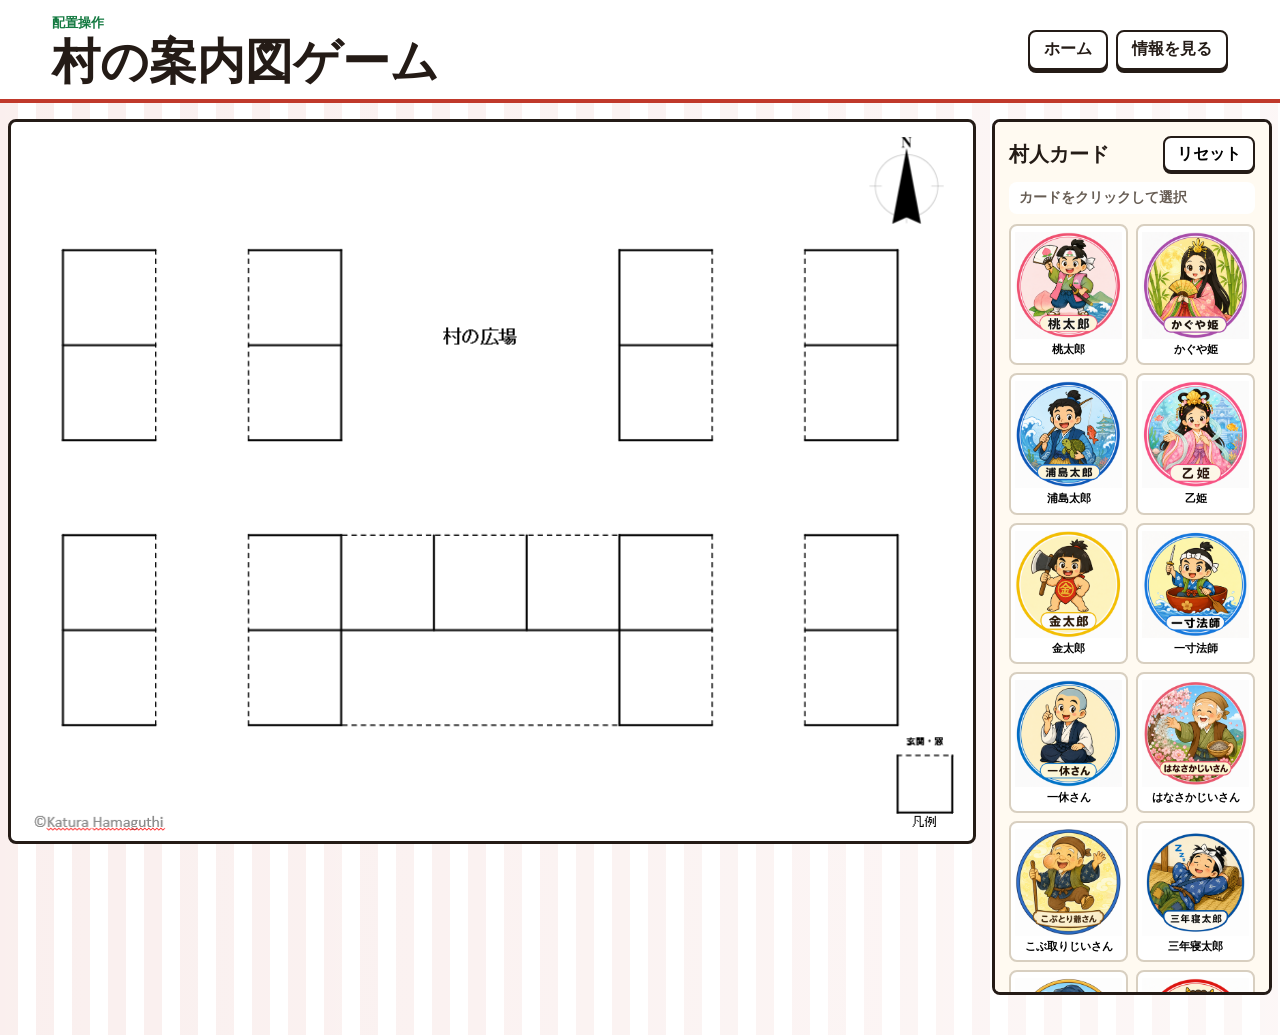
==== board.html @ dc9b60f7 "Add village map online game with PDF and PNG assets Co-Authored-By: Claude Sonnet 4.6 <noreply@anthr" ====
<!doctype html>
<html lang="ja">
<head>
  <meta charset="utf-8">
  <meta name="viewport" content="width=device-width, initial-scale=1">
  <title>地図に配置する | 村の案内図ゲーム</title>
  <link rel="stylesheet" href="styles.css">
</head>
<body>
  <header class="site-header compact">
    <div>
      <p class="eyebrow">配置操作</p>
      <h1>村の案内図ゲーム</h1>
    </div>
    <nav class="top-nav" aria-label="ページ">
      <a href="index.html">ホーム</a>
      <a href="view.html">情報を見る</a>
    </nav>
  </header>

  <main class="board-layout">
    <!-- 地図エリア -->
    <section class="board-stage" aria-label="地図">
      <div class="map-board" id="mapBoard">
        <img src="daisi.png" alt="村の白地図" id="mapImg">
        <div class="token-layer" id="tokenLayer"></div>
      </div>
    </section>

    <!-- パレット -->
    <aside class="shop-tray" aria-label="村人カード">
      <div class="tray-header">
        <h2>村人カード</h2>
        <button class="tray-btn" id="resetBtn" type="button">リセット</button>
      </div>
      <div class="selected-status" id="selectedStatus">カードをクリックして選択</div>
      <div class="card-palette" id="cardPalette"></div>
      <div class="board-tip">
        <strong>操作方法</strong><br>
        ① カードをクリック → 選択<br>
        ② 地図上をクリック → 配置<br>
        ③ 配置済みコマをドラッグ → 移動<br>
        ④ 配置済みコマをダブルクリック → 削除
      </div>
    </aside>
  </main>

  <script src="data.js"></script>
  <script>
    const mapBoard      = document.getElementById("mapBoard");
    const tokenLayer    = document.getElementById("tokenLayer");
    const cardPalette   = document.getElementById("cardPalette");
    const selectedStatus = document.getElementById("selectedStatus");
    const resetBtn      = document.getElementById("resetBtn");
    const STORAGE_KEY   = "muranoannaizu-board-v1";

    // positions: { villager_id: { x: %, y: % } }
    let positions = JSON.parse(localStorage.getItem(STORAGE_KEY) || "{}");
    let selectedId = null;
    let dragging = null; // { id, startX, startY, origX, origY }

    function save() {
      localStorage.setItem(STORAGE_KEY, JSON.stringify(positions));
    }

    function setSelected(id) {
      selectedId = id;
      const v = id ? VILLAGERS.find(v => v.id === id) : null;
      selectedStatus.textContent = v ? `${v.name} を選択中` : "カードをクリックして選択";
      renderPalette();
    }

    /* ── Palette ── */
    function renderPalette() {
      cardPalette.innerHTML = "";
      VILLAGERS.forEach(v => {
        const btn = document.createElement("button");
        btn.type = "button";
        btn.className = "vcard";
        if (selectedId === v.id) btn.classList.add("selected");
        if (positions[v.id]) btn.classList.add("placed");
        btn.innerHTML = `<img src="${v.image}" alt=""><span>${v.name}</span>`;
        btn.addEventListener("click", () => {
          setSelected(selectedId === v.id ? null : v.id);
        });
        cardPalette.appendChild(btn);
      });
    }

    /* ── Tokens on map ── */
    function renderTokens() {
      tokenLayer.innerHTML = "";
      Object.entries(positions).forEach(([id, pos]) => {
        const v = VILLAGERS.find(v => v.id === id);
        if (!v) return;
        const tok = document.createElement("div");
        tok.className = "token";
        tok.dataset.id = id;
        tok.style.left = pos.x + "%";
        tok.style.top  = pos.y + "%";
        tok.innerHTML  = `<img src="${v.image}" alt="${v.name}"><span>${v.name}</span>`;

        // ダブルクリック → 削除
        tok.addEventListener("dblclick", e => {
          e.stopPropagation();
          delete positions[id];
          save();
          renderTokens();
          renderPalette();
          if (selectedId === id) setSelected(null);
        });

        // ドラッグ移動
        tok.addEventListener("mousedown", e => {
          if (e.button !== 0) return;
          e.stopPropagation();
          e.preventDefault();
          tok.classList.add("dragging");
          const rect = mapBoard.getBoundingClientRect();
          dragging = {
            id,
            startClientX: e.clientX,
            startClientY: e.clientY,
            origX: pos.x,
            origY: pos.y,
            rect,
          };
          setSelected(null);
        });

        // タッチドラッグ
        tok.addEventListener("touchstart", e => {
          e.stopPropagation();
          const t = e.touches[0];
          const rect = mapBoard.getBoundingClientRect();
          tok.classList.add("dragging");
          dragging = {
            id,
            startClientX: t.clientX,
            startClientY: t.clientY,
            origX: pos.x,
            origY: pos.y,
            rect,
          };
        }, { passive: true });

        tokenLayer.appendChild(tok);
      });
    }

    /* ── Mouse move / up for drag ── */
    function onMouseMove(e) {
      if (!dragging) return;
      const dx = ((e.clientX - dragging.startClientX) / dragging.rect.width)  * 100;
      const dy = ((e.clientY - dragging.startClientY) / dragging.rect.height) * 100;
      const nx = Math.max(0, Math.min(100, dragging.origX + dx));
      const ny = Math.max(0, Math.min(100, dragging.origY + dy));
      const tok = tokenLayer.querySelector(`[data-id="${dragging.id}"]`);
      if (tok) { tok.style.left = nx + "%"; tok.style.top = ny + "%"; }
    }

    function onMouseUp(e) {
      if (!dragging) return;
      const dx = ((e.clientX - dragging.startClientX) / dragging.rect.width)  * 100;
      const dy = ((e.clientY - dragging.startClientY) / dragging.rect.height) * 100;
      positions[dragging.id] = {
        x: Math.max(0, Math.min(100, dragging.origX + dx)),
        y: Math.max(0, Math.min(100, dragging.origY + dy)),
      };
      save();
      const tok = tokenLayer.querySelector(`[data-id="${dragging.id}"]`);
      if (tok) tok.classList.remove("dragging");
      dragging = null;
      renderPalette();
    }

    function onTouchMove(e) {
      if (!dragging) return;
      const t = e.touches[0];
      const dx = ((t.clientX - dragging.startClientX) / dragging.rect.width)  * 100;
      const dy = ((t.clientY - dragging.startClientY) / dragging.rect.height) * 100;
      const nx = Math.max(0, Math.min(100, dragging.origX + dx));
      const ny = Math.max(0, Math.min(100, dragging.origY + dy));
      const tok = tokenLayer.querySelector(`[data-id="${dragging.id}"]`);
      if (tok) { tok.style.left = nx + "%"; tok.style.top = ny + "%"; }
    }

    function onTouchEnd(e) {
      if (!dragging) return;
      const t = e.changedTouches[0];
      const dx = ((t.clientX - dragging.startClientX) / dragging.rect.width)  * 100;
      const dy = ((t.clientY - dragging.startClientY) / dragging.rect.height) * 100;
      positions[dragging.id] = {
        x: Math.max(0, Math.min(100, dragging.origX + dx)),
        y: Math.max(0, Math.min(100, dragging.origY + dy)),
      };
      save();
      const tok = tokenLayer.querySelector(`[data-id="${dragging.id}"]`);
      if (tok) tok.classList.remove("dragging");
      dragging = null;
      renderPalette();
    }

    document.addEventListener("mousemove", onMouseMove);
    document.addEventListener("mouseup",   onMouseUp);
    document.addEventListener("touchmove", onTouchMove, { passive: true });
    document.addEventListener("touchend",  onTouchEnd);

    /* ── Map click → 配置 ── */
    mapBoard.addEventListener("click", e => {
      if (!selectedId) return;
      if (dragging) return;
      const rect = mapBoard.getBoundingClientRect();
      const x = ((e.clientX - rect.left) / rect.width)  * 100;
      const y = ((e.clientY - rect.top)  / rect.height) * 100;
      positions[selectedId] = { x, y };
      save();
      renderTokens();
      renderPalette();
      setSelected(null);
    });

    /* ── Reset ── */
    resetBtn.addEventListener("click", () => {
      if (!confirm("配置をすべてリセットしますか？")) return;
      positions = {};
      save();
      setSelected(null);
      renderTokens();
      renderPalette();
    });

    /* ── Init ── */
    renderTokens();
    renderPalette();
  </script>
</body>
</html>
---- styles.css ----
:root {
  --ink: #241b16;
  --muted: #675d54;
  --paper: #fffaf1;
  --line: #d8cfc0;
  --red: #c0392b;
  --green: #147a41;
  --blue: #1688b8;
  --gold: #d99a19;
  --orange: #e67e22;
  font-family: "Yu Gothic UI", "Meiryo", system-ui, sans-serif;
}

* { box-sizing: border-box; }

body {
  margin: 0;
  color: var(--ink);
  background:
    linear-gradient(90deg, rgba(255,255,255,.92), rgba(255,255,255,.96)),
    repeating-linear-gradient(90deg, #c0392b 0 18px, #fff 18px 36px);
}

a { color: inherit; }
button { font: inherit; }

h1, h2, h3, p { margin-top: 0; }

h1 {
  margin-bottom: 0;
  font-size: clamp(26px, 4vw, 48px);
  line-height: 1;
}

h2 {
  margin-bottom: 14px;
  font-size: clamp(20px, 3vw, 30px);
}

h3 { font-size: 20px; }

/* ─── Header ─── */
.site-header {
  display: flex;
  align-items: center;
  justify-content: space-between;
  gap: 24px;
  padding: 22px clamp(16px, 5vw, 52px);
  background: #fff;
  border-bottom: 4px solid var(--red);
}

.site-header.compact { padding-block: 14px; }

.eyebrow {
  margin: 0 0 5px;
  color: var(--green);
  font-size: 13px;
  font-weight: 800;
}

/* ─── Navigation ─── */
.top-nav {
  display: flex;
  flex-wrap: wrap;
  gap: 8px;
}

.top-nav a,
.primary-link,
.section-heading a,
.pdf-link {
  display: inline-flex;
  align-items: center;
  min-height: 40px;
  padding: 0 14px;
  border: 2px solid var(--ink);
  border-radius: 8px;
  background: #fff;
  color: var(--ink);
  font-weight: 800;
  text-decoration: none;
  box-shadow: 0 3px 0 var(--ink);
  white-space: nowrap;
}

.primary-link {
  background: var(--red);
  color: #fff;
}

/* ─── Home ─── */
.home-layout {
  display: grid;
  grid-template-columns: repeat(2, minmax(0, 1fr));
  gap: 20px;
  width: min(1040px, calc(100% - 28px));
  margin: 40px auto;
}

.home-panel {
  min-height: 240px;
  padding: clamp(20px, 4vw, 36px);
  border: 3px solid var(--ink);
  border-radius: 8px;
  background: #fff7df;
  box-shadow: 8px 8px 0 rgba(36,27,22,.18);
}

.home-panel.accent { background: #e6f6ff; }
.home-panel.green  { background: #e8f8ee; }

.home-panel p {
  color: var(--muted);
  font-size: 17px;
  line-height: 1.7;
}

/* ─── Content layout ─── */
.content-layout {
  width: min(1100px, calc(100% - 24px));
  margin: 24px auto 56px;
}

.section-band {
  padding: 26px 0;
  border-bottom: 2px dashed var(--line);
}

.section-heading {
  display: flex;
  align-items: center;
  justify-content: space-between;
  gap: 14px;
  margin-bottom: 14px;
  flex-wrap: wrap;
}

/* ─── Rule box ─── */
.rule-box {
  padding: clamp(16px, 3vw, 24px);
  border: 3px solid var(--green);
  border-radius: 8px;
  background: var(--paper);
}

.rule-box p,
.rule-box li {
  font-size: 16px;
  line-height: 1.85;
}

/* ─── Map preview ─── */
.map-preview {
  display: block;
  width: 100%;
  max-width: 640px;
  height: auto;
  border: 3px solid var(--ink);
  border-radius: 8px;
  background: #fff;
}

/* ─── Villager grid ─── */
.villager-grid {
  display: grid;
  grid-template-columns: repeat(auto-fill, minmax(110px, 1fr));
  gap: 12px;
}

.villager-item {
  margin: 0;
  padding: 8px;
  border: 2px solid var(--line);
  border-radius: 8px;
  background: #fff;
  text-align: center;
}

.villager-item img {
  width: 100%;
  aspect-ratio: 1 / 1;
  object-fit: contain;
}

.villager-item figcaption {
  font-weight: 900;
  font-size: 13px;
  line-height: 1.3;
  margin-top: 4px;
}

/* ─── Hint controls ─── */
.hint-controls {
  display: flex;
  flex-wrap: wrap;
  gap: 10px;
  margin-bottom: 16px;
}

.hint-btn {
  min-height: 44px;
  padding: 0 20px;
  border: 2px solid var(--ink);
  border-radius: 8px;
  background: #fff;
  font-weight: 900;
  font-size: 16px;
  cursor: pointer;
  box-shadow: 0 3px 0 var(--ink);
  transition: background .1s;
}

.hint-btn:hover { background: #f5f0e8; }

.hint-btn[data-hint="A"].active { background: #fde8e8; border-color: var(--red); }
.hint-btn[data-hint="B"].active { background: #e8f4fd; border-color: var(--blue); }
.hint-btn[data-hint="C"].active { background: #e8fdf0; border-color: var(--green); }
.hint-btn[data-hint="D"].active { background: #fdf6e8; border-color: var(--gold); }
.hint-btn[data-hint="E"].active { background: #f6e8fd; border-color: #9b59b6; }

.hint-card {
  padding: clamp(16px, 3vw, 24px);
  border: 3px solid var(--green);
  border-radius: 8px;
  background: var(--paper);
}

.hint-card h3 {
  margin-bottom: 14px;
}

.hint-card li {
  font-size: 16px;
  line-height: 1.85;
  margin-bottom: 12px;
}

.hint-card li:last-child { margin-bottom: 0; }

.hint-hidden {
  padding: 32px;
  border: 3px dashed var(--line);
  border-radius: 8px;
  background: #f5f0e8;
  text-align: center;
  color: var(--muted);
  font-size: 17px;
}

/* ─── Middle hint (hinto-zu) ─── */
.middle-hint-wrap {
  margin-top: 12px;
}

.reveal-btn {
  min-height: 44px;
  padding: 0 20px;
  border: 2px solid var(--orange);
  border-radius: 8px;
  background: #fff8f0;
  color: var(--orange);
  font-weight: 900;
  font-size: 16px;
  cursor: pointer;
  box-shadow: 0 3px 0 var(--orange);
}

.reveal-btn:hover { background: #fdeee0; }

#hintoImg {
  display: none;
  margin-top: 14px;
  width: 100%;
  max-width: 640px;
  border: 3px solid var(--orange);
  border-radius: 8px;
}

/* ─── Board ─── */
.board-layout {
  display: grid;
  grid-template-columns: minmax(0, 1fr) 280px;
  gap: 16px;
  width: min(1400px, calc(100% - 16px));
  margin: 16px auto 40px;
  align-items: start;
}

.board-stage {
  overflow: auto;
  padding: 6px;
  border: 3px solid var(--ink);
  border-radius: 8px;
  background: #fff;
}

.map-board {
  position: relative;
  width: min(100%, 1020px);
  min-width: 600px;
  margin: 0 auto;
  user-select: none;
  cursor: crosshair;
}

.map-board > img {
  display: block;
  width: 100%;
  height: auto;
  pointer-events: none;
}

.token-layer {
  position: absolute;
  inset: 0;
  pointer-events: none;
}

.token {
  position: absolute;
  display: flex;
  flex-direction: column;
  align-items: center;
  width: 7%;
  transform: translate(-50%, -50%);
  pointer-events: all;
  cursor: grab;
  filter: drop-shadow(0 2px 3px rgba(0,0,0,.4));
  transition: filter .1s;
}

.token:hover { filter: drop-shadow(0 3px 6px rgba(0,0,0,.6)); z-index: 10; }
.token.dragging { cursor: grabbing; opacity: .75; z-index: 100; }

.token img {
  width: 100%;
  height: auto;
  pointer-events: none;
}

.token span {
  margin-top: 2px;
  padding: 1px 5px;
  border-radius: 4px;
  background: rgba(255,255,255,.92);
  font-size: clamp(9px, 1vw, 12px);
  font-weight: 900;
  white-space: nowrap;
  pointer-events: none;
  line-height: 1.4;
}

.token.selected-token {
  filter: drop-shadow(0 0 6px var(--red)) drop-shadow(0 2px 3px rgba(0,0,0,.4));
}

/* ─── Palette ─── */
.shop-tray {
  position: sticky;
  top: 12px;
  max-height: calc(100vh - 24px);
  overflow-y: auto;
  padding: 14px;
  border: 3px solid var(--ink);
  border-radius: 8px;
  background: var(--paper);
}

.tray-header {
  display: flex;
  align-items: center;
  justify-content: space-between;
  gap: 10px;
  margin-bottom: 10px;
}

.tray-header h2 { margin: 0; font-size: 20px; }

.tray-btn {
  min-height: 36px;
  padding: 0 12px;
  border: 2px solid var(--ink);
  border-radius: 8px;
  background: #fff;
  font-weight: 900;
  cursor: pointer;
  box-shadow: 0 2px 0 var(--ink);
}

.tray-btn:hover { background: #f5f0e8; }

.selected-status {
  margin-bottom: 10px;
  padding: 7px 10px;
  border-radius: 8px;
  background: #fff;
  color: var(--muted);
  font-weight: 800;
  font-size: 14px;
}

.card-palette {
  display: grid;
  grid-template-columns: repeat(2, minmax(0,1fr));
  gap: 8px;
}

.vcard {
  display: flex;
  flex-direction: column;
  align-items: center;
  gap: 4px;
  padding: 6px 4px;
  border: 2px solid var(--line);
  border-radius: 8px;
  background: #fff;
  cursor: pointer;
  transition: border-color .1s, box-shadow .1s;
  text-align: center;
}

.vcard:hover { border-color: var(--ink); }

.vcard.selected {
  border-color: var(--red);
  box-shadow: 0 0 0 3px rgba(192,57,43,.18);
}

.vcard.placed { opacity: .42; }

.vcard img {
  width: 100%;
  aspect-ratio: 1/1;
  object-fit: contain;
  pointer-events: none;
}

.vcard span {
  font-size: 11px;
  font-weight: 900;
  line-height: 1.3;
  pointer-events: none;
}

.board-tip {
  margin-top: 12px;
  padding: 8px 10px;
  border-radius: 8px;
  background: #e8f4fd;
  font-size: 13px;
  line-height: 1.6;
  color: var(--muted);
}

/* ─── Responsive ─── */
@media (max-width: 900px) {
  .site-header,
  .section-heading { align-items: flex-start; flex-direction: column; }
  .home-layout { grid-template-columns: 1fr; }
  .board-layout { grid-template-columns: 1fr; }
  .shop-tray { position: static; max-height: none; }
}

@media (max-width: 560px) {
  .top-nav a, .primary-link { width: 100%; justify-content: center; }
  .villager-grid { grid-template-columns: repeat(4, 1fr); }
  .card-palette { grid-template-columns: repeat(4, 1fr); }
}
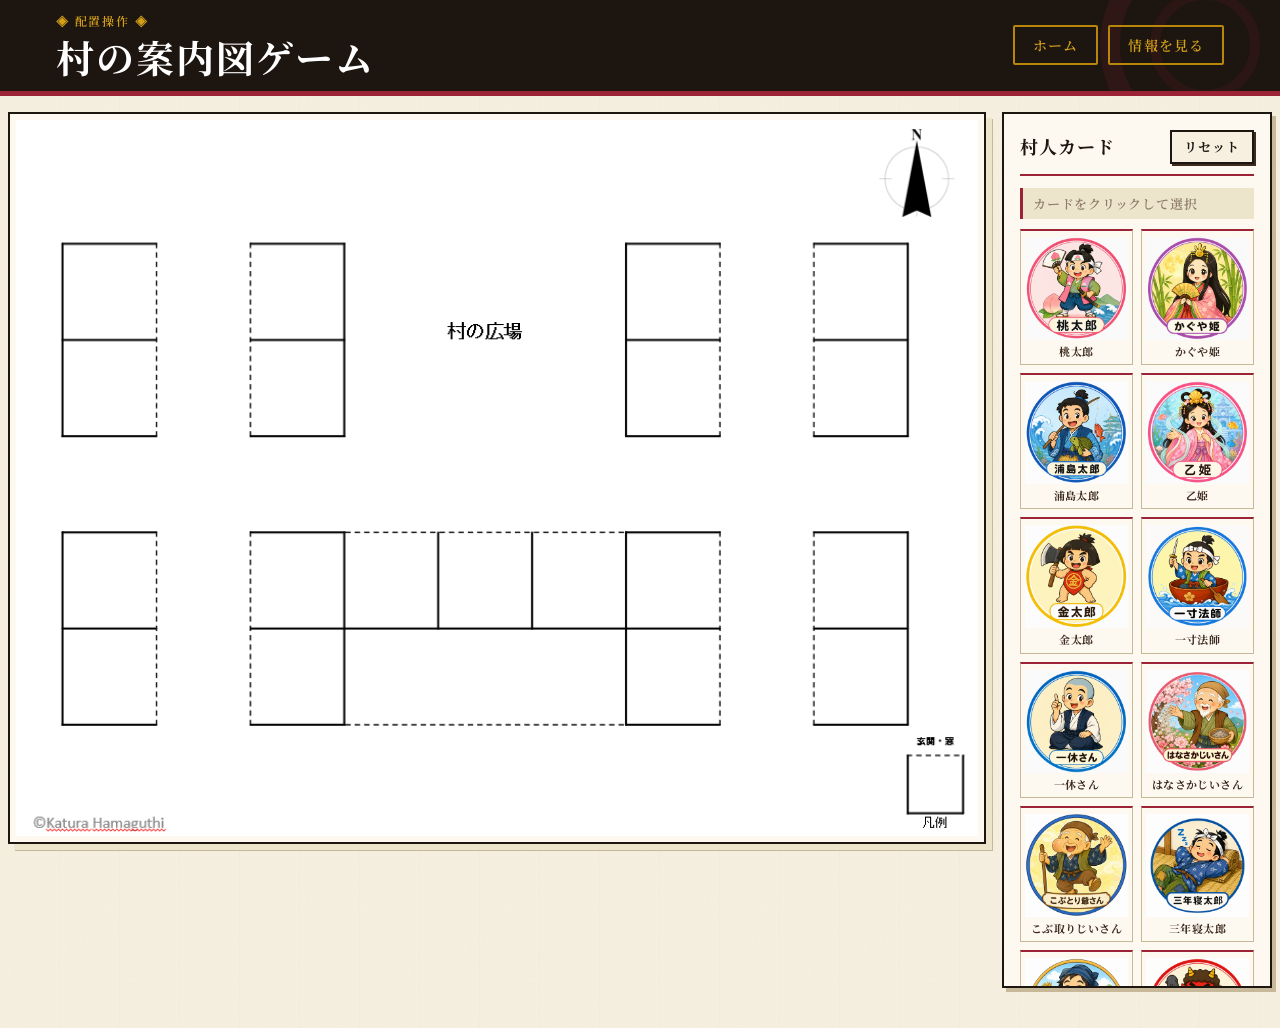
==== commit 47ad715c: "Redesign with Japanese wabi-sabi style (和風デザイン) Co-Authored-By: Claude Sonnet 4.6 <noreply@anthropic" ====
--- a/board.html
+++ b/board.html
@@ -9,7 +9,7 @@
 <body>
   <header class="site-header compact">
     <div>
-      <p class="eyebrow">配置操作</p>
+      <p class="eyebrow">◈ 配置操作 ◈</p>
       <h1>村の案内図ゲーム</h1>
     </div>
     <nav class="top-nav" aria-label="ページ">
@@ -38,30 +38,27 @@
       <div class="board-tip">
         <strong>操作方法</strong><br>
         ① カードをクリック → 選択<br>
-        ② 地図上をクリック → 配置<br>
-        ③ 配置済みコマをドラッグ → 移動<br>
-        ④ 配置済みコマをダブルクリック → 削除
+        ② 地図をクリック → 配置<br>
+        ③ コマをドラッグ → 移動<br>
+        ④ コマをダブルクリック → 削除
       </div>
     </aside>
   </main>
 
   <script src="data.js"></script>
   <script>
-    const mapBoard      = document.getElementById("mapBoard");
-    const tokenLayer    = document.getElementById("tokenLayer");
-    const cardPalette   = document.getElementById("cardPalette");
+    const mapBoard       = document.getElementById("mapBoard");
+    const tokenLayer     = document.getElementById("tokenLayer");
+    const cardPalette    = document.getElementById("cardPalette");
     const selectedStatus = document.getElementById("selectedStatus");
-    const resetBtn      = document.getElementById("resetBtn");
-    const STORAGE_KEY   = "muranoannaizu-board-v1";
+    const resetBtn       = document.getElementById("resetBtn");
+    const STORAGE_KEY    = "muranoannaizu-board-v1";
 
-    // positions: { villager_id: { x: %, y: % } }
-    let positions = JSON.parse(localStorage.getItem(STORAGE_KEY) || "{}");
+    let positions  = JSON.parse(localStorage.getItem(STORAGE_KEY) || "{}");
     let selectedId = null;
-    let dragging = null; // { id, startX, startY, origX, origY }
+    let dragging   = null;
 
-    function save() {
-      localStorage.setItem(STORAGE_KEY, JSON.stringify(positions));
-    }
+    function save() { localStorage.setItem(STORAGE_KEY, JSON.stringify(positions)); }
 
     function setSelected(id) {
       selectedId = id;
@@ -70,7 +67,6 @@
       renderPalette();
     }
 
-    /* ── Palette ── */
     function renderPalette() {
       cardPalette.innerHTML = "";
       VILLAGERS.forEach(v => {
@@ -78,16 +74,13 @@
         btn.type = "button";
         btn.className = "vcard";
         if (selectedId === v.id) btn.classList.add("selected");
-        if (positions[v.id]) btn.classList.add("placed");
+        if (positions[v.id])     btn.classList.add("placed");
         btn.innerHTML = `<img src="${v.image}" alt=""><span>${v.name}</span>`;
-        btn.addEventListener("click", () => {
-          setSelected(selectedId === v.id ? null : v.id);
-        });
+        btn.addEventListener("click", () => setSelected(selectedId === v.id ? null : v.id));
         cardPalette.appendChild(btn);
       });
     }
 
-    /* ── Tokens on map ── */
     function renderTokens() {
       tokenLayer.innerHTML = "";
       Object.entries(positions).forEach(([id, pos]) => {
@@ -100,69 +93,48 @@
         tok.style.top  = pos.y + "%";
         tok.innerHTML  = `<img src="${v.image}" alt="${v.name}"><span>${v.name}</span>`;
 
-        // ダブルクリック → 削除
         tok.addEventListener("dblclick", e => {
           e.stopPropagation();
           delete positions[id];
-          save();
-          renderTokens();
-          renderPalette();
+          save(); renderTokens(); renderPalette();
           if (selectedId === id) setSelected(null);
         });
 
-        // ドラッグ移動
         tok.addEventListener("mousedown", e => {
           if (e.button !== 0) return;
-          e.stopPropagation();
-          e.preventDefault();
+          e.stopPropagation(); e.preventDefault();
           tok.classList.add("dragging");
-          const rect = mapBoard.getBoundingClientRect();
-          dragging = {
-            id,
-            startClientX: e.clientX,
-            startClientY: e.clientY,
-            origX: pos.x,
-            origY: pos.y,
-            rect,
-          };
+          dragging = { id, startClientX: e.clientX, startClientY: e.clientY,
+            origX: pos.x, origY: pos.y, rect: mapBoard.getBoundingClientRect() };
           setSelected(null);
         });
 
-        // タッチドラッグ
         tok.addEventListener("touchstart", e => {
           e.stopPropagation();
           const t = e.touches[0];
-          const rect = mapBoard.getBoundingClientRect();
           tok.classList.add("dragging");
-          dragging = {
-            id,
-            startClientX: t.clientX,
-            startClientY: t.clientY,
-            origX: pos.x,
-            origY: pos.y,
-            rect,
-          };
+          dragging = { id, startClientX: t.clientX, startClientY: t.clientY,
+            origX: pos.x, origY: pos.y, rect: mapBoard.getBoundingClientRect() };
         }, { passive: true });
 
         tokenLayer.appendChild(tok);
       });
     }
 
-    /* ── Mouse move / up for drag ── */
-    function onMouseMove(e) {
+    function applyDragMove(cx, cy) {
       if (!dragging) return;
-      const dx = ((e.clientX - dragging.startClientX) / dragging.rect.width)  * 100;
-      const dy = ((e.clientY - dragging.startClientY) / dragging.rect.height) * 100;
+      const dx = ((cx - dragging.startClientX) / dragging.rect.width)  * 100;
+      const dy = ((cy - dragging.startClientY) / dragging.rect.height) * 100;
       const nx = Math.max(0, Math.min(100, dragging.origX + dx));
       const ny = Math.max(0, Math.min(100, dragging.origY + dy));
       const tok = tokenLayer.querySelector(`[data-id="${dragging.id}"]`);
       if (tok) { tok.style.left = nx + "%"; tok.style.top = ny + "%"; }
     }
 
-    function onMouseUp(e) {
+    function finishDrag(cx, cy) {
       if (!dragging) return;
-      const dx = ((e.clientX - dragging.startClientX) / dragging.rect.width)  * 100;
-      const dy = ((e.clientY - dragging.startClientY) / dragging.rect.height) * 100;
+      const dx = ((cx - dragging.startClientX) / dragging.rect.width)  * 100;
+      const dy = ((cy - dragging.startClientY) / dragging.rect.height) * 100;
       positions[dragging.id] = {
         x: Math.max(0, Math.min(100, dragging.origX + dx)),
         y: Math.max(0, Math.min(100, dragging.origY + dy)),
@@ -174,63 +146,27 @@
       renderPalette();
     }
 
-    function onTouchMove(e) {
-      if (!dragging) return;
-      const t = e.touches[0];
-      const dx = ((t.clientX - dragging.startClientX) / dragging.rect.width)  * 100;
-      const dy = ((t.clientY - dragging.startClientY) / dragging.rect.height) * 100;
-      const nx = Math.max(0, Math.min(100, dragging.origX + dx));
-      const ny = Math.max(0, Math.min(100, dragging.origY + dy));
-      const tok = tokenLayer.querySelector(`[data-id="${dragging.id}"]`);
-      if (tok) { tok.style.left = nx + "%"; tok.style.top = ny + "%"; }
-    }
+    document.addEventListener("mousemove", e => applyDragMove(e.clientX, e.clientY));
+    document.addEventListener("mouseup",   e => finishDrag(e.clientX, e.clientY));
+    document.addEventListener("touchmove", e => { const t = e.touches[0]; applyDragMove(t.clientX, t.clientY); }, { passive: true });
+    document.addEventListener("touchend",  e => { const t = e.changedTouches[0]; finishDrag(t.clientX, t.clientY); });
 
-    function onTouchEnd(e) {
-      if (!dragging) return;
-      const t = e.changedTouches[0];
-      const dx = ((t.clientX - dragging.startClientX) / dragging.rect.width)  * 100;
-      const dy = ((t.clientY - dragging.startClientY) / dragging.rect.height) * 100;
-      positions[dragging.id] = {
-        x: Math.max(0, Math.min(100, dragging.origX + dx)),
-        y: Math.max(0, Math.min(100, dragging.origY + dy)),
+    mapBoard.addEventListener("click", e => {
+      if (!selectedId || dragging) return;
+      const rect = mapBoard.getBoundingClientRect();
+      positions[selectedId] = {
+        x: ((e.clientX - rect.left) / rect.width)  * 100,
+        y: ((e.clientY - rect.top)  / rect.height) * 100,
       };
-      save();
-      const tok = tokenLayer.querySelector(`[data-id="${dragging.id}"]`);
-      if (tok) tok.classList.remove("dragging");
-      dragging = null;
-      renderPalette();
-    }
-
-    document.addEventListener("mousemove", onMouseMove);
-    document.addEventListener("mouseup",   onMouseUp);
-    document.addEventListener("touchmove", onTouchMove, { passive: true });
-    document.addEventListener("touchend",  onTouchEnd);
-
-    /* ── Map click → 配置 ── */
-    mapBoard.addEventListener("click", e => {
-      if (!selectedId) return;
-      if (dragging) return;
-      const rect = mapBoard.getBoundingClientRect();
-      const x = ((e.clientX - rect.left) / rect.width)  * 100;
-      const y = ((e.clientY - rect.top)  / rect.height) * 100;
-      positions[selectedId] = { x, y };
-      save();
-      renderTokens();
-      renderPalette();
-      setSelected(null);
+      save(); renderTokens(); renderPalette(); setSelected(null);
     });
 
-    /* ── Reset ── */
     resetBtn.addEventListener("click", () => {
       if (!confirm("配置をすべてリセットしますか？")) return;
       positions = {};
-      save();
-      setSelected(null);
-      renderTokens();
-      renderPalette();
+      save(); setSelected(null); renderTokens(); renderPalette();
     });
 
-    /* ── Init ── */
     renderTokens();
     renderPalette();
   </script>
--- a/styles.css
+++ b/styles.css
@@ -1,69 +1,124 @@
+/* ══════════════════════════════════════════
+   村の案内図ゲーム — 和風デザイン
+══════════════════════════════════════════ */
+
+@import url('https://fonts.googleapis.com/css2?family=Noto+Serif+JP:wght@400;600;700;900&display=swap');
+
 :root {
-  --ink: #241b16;
-  --muted: #675d54;
-  --paper: #fffaf1;
-  --line: #d8cfc0;
-  --red: #c0392b;
-  --green: #147a41;
-  --blue: #1688b8;
-  --gold: #d99a19;
-  --orange: #e67e22;
-  font-family: "Yu Gothic UI", "Meiryo", system-ui, sans-serif;
-}
-
-* { box-sizing: border-box; }
-
+  --sumi:    #1c1510;   /* 墨色 */
+  --sumi2:   #3d2b1f;   /* 薄墨 */
+  --shu:     #9b2335;   /* 朱色 */
+  --shu2:    #c0392b;
+  --ai:      #1a3a5c;   /* 藍色 */
+  --kin:     #b8860b;   /* 金色 */
+  --kin2:    #d4a017;
+  --matsu:   #3d6b4f;   /* 松葉色 */
+  --washi:   #f7f0e0;   /* 和紙 */
+  --washi2:  #ede4cc;
+  --washi3:  #fdf8f0;
+  --haiiro:  #8c7b6a;   /* 灰色 */
+  --line:    #c8b89a;
+}
+
+*  { box-sizing: border-box; margin: 0; padding: 0; }
+a  { color: inherit; }
+button { font: inherit; }
+
+/* ── Body: 和紙風テクスチャ背景 ── */
 body {
-  margin: 0;
-  color: var(--ink);
-  background:
-    linear-gradient(90deg, rgba(255,255,255,.92), rgba(255,255,255,.96)),
-    repeating-linear-gradient(90deg, #c0392b 0 18px, #fff 18px 36px);
-}
-
-a { color: inherit; }
-button { font: inherit; }
-
-h1, h2, h3, p { margin-top: 0; }
+  font-family: 'Noto Serif JP', "Yu Mincho", "游明朝", "Hiragino Mincho ProN", serif;
+  color: var(--sumi);
+  background-color: var(--washi);
+  background-image:
+    /* 細かい和紙の繊維感 */
+    url("data:image/svg+xml,%3Csvg xmlns='http://www.w3.org/2000/svg' width='400' height='400'%3E%3Cfilter id='noise'%3E%3CfeTurbulence type='fractalNoise' baseFrequency='0.65' numOctaves='3' stitchTiles='stitch'/%3E%3CfeColorMatrix type='saturate' values='0'/%3E%3C/filter%3E%3Crect width='400' height='400' filter='url(%23noise)' opacity='0.06'/%3E%3C/svg%3E"),
+    /* 縦の薄い筋 */
+    repeating-linear-gradient(
+      90deg,
+      transparent 0px,
+      transparent 59px,
+      rgba(139,110,70,.06) 60px
+    );
+  min-height: 100vh;
+}
+
+h1, h2, h3 { font-weight: 700; letter-spacing: .05em; }
 
 h1 {
-  margin-bottom: 0;
-  font-size: clamp(26px, 4vw, 48px);
-  line-height: 1;
+  font-size: clamp(24px, 4vw, 44px);
+  line-height: 1.15;
 }
 
 h2 {
-  margin-bottom: 14px;
-  font-size: clamp(20px, 3vw, 30px);
-}
-
-h3 { font-size: 20px; }
-
-/* ─── Header ─── */
+  font-size: clamp(18px, 2.8vw, 28px);
+  line-height: 1.3;
+}
+
+h3 { font-size: 19px; }
+
+/* ══════════════════════════════════════
+   サイトヘッダー — 朱色の柱門イメージ
+══════════════════════════════════════ */
 .site-header {
+  position: relative;
   display: flex;
   align-items: center;
   justify-content: space-between;
-  gap: 24px;
-  padding: 22px clamp(16px, 5vw, 52px);
-  background: #fff;
-  border-bottom: 4px solid var(--red);
-}
-
-.site-header.compact { padding-block: 14px; }
+  gap: 20px;
+  padding: 18px clamp(16px, 5vw, 56px);
+  background: var(--sumi);
+  border-bottom: 5px solid var(--shu);
+  overflow: hidden;
+}
+
+/* 背景に薄い家紋風円紋 */
+.site-header::before {
+  content: "";
+  position: absolute;
+  right: -40px;
+  top: 50%;
+  transform: translateY(-50%);
+  width: 180px;
+  height: 180px;
+  border-radius: 50%;
+  border: 20px solid rgba(155,35,53,.15);
+  pointer-events: none;
+}
+.site-header::after {
+  content: "";
+  position: absolute;
+  right: 20px;
+  top: 50%;
+  transform: translateY(-50%);
+  width: 90px;
+  height: 90px;
+  border-radius: 50%;
+  border: 10px solid rgba(155,35,53,.12);
+  pointer-events: none;
+}
+
+.site-header.compact { padding-block: 12px; }
 
 .eyebrow {
-  margin: 0 0 5px;
-  color: var(--green);
-  font-size: 13px;
-  font-weight: 800;
-}
-
-/* ─── Navigation ─── */
+  margin-bottom: 4px;
+  color: var(--kin2);
+  font-size: 12px;
+  font-weight: 600;
+  letter-spacing: .15em;
+}
+
+.site-header h1 {
+  color: #fff;
+  font-size: clamp(20px, 3.5vw, 38px);
+}
+
+/* ── ナビゲーション ── */
 .top-nav {
   display: flex;
   flex-wrap: wrap;
-  gap: 8px;
+  gap: 10px;
+  position: relative;
+  z-index: 1;
 }
 
 .top-nav a,
@@ -73,108 +128,194 @@
   display: inline-flex;
   align-items: center;
   min-height: 40px;
-  padding: 0 14px;
-  border: 2px solid var(--ink);
-  border-radius: 8px;
-  background: #fff;
-  color: var(--ink);
-  font-weight: 800;
+  padding: 0 18px;
+  border: 2px solid var(--kin);
+  border-radius: 2px;
+  background: transparent;
+  color: var(--kin2);
+  font-weight: 600;
+  font-size: 14px;
   text-decoration: none;
-  box-shadow: 0 3px 0 var(--ink);
-  white-space: nowrap;
-}
+  letter-spacing: .08em;
+  transition: background .15s, color .15s;
+}
+
+.top-nav a:hover { background: rgba(184,134,11,.15); }
 
 .primary-link {
-  background: var(--red);
+  background: var(--shu);
+  border-color: var(--shu);
   color: #fff;
 }
 
-/* ─── Home ─── */
+.primary-link:hover { background: #7a1c29; border-color: #7a1c29; color: #fff; }
+
+/* ══════════════════════════════════════
+   セクション区切り — 家紋風
+══════════════════════════════════════ */
+.section-divider {
+  display: flex;
+  align-items: center;
+  gap: 12px;
+  margin: 8px 0 20px;
+  color: var(--shu);
+  font-size: 20px;
+  letter-spacing: .2em;
+}
+.section-divider::before,
+.section-divider::after {
+  content: "";
+  flex: 1;
+  height: 1px;
+  background: linear-gradient(90deg, transparent, var(--shu), transparent);
+}
+
+/* ══════════════════════════════════════
+   ホームレイアウト
+══════════════════════════════════════ */
 .home-layout {
   display: grid;
   grid-template-columns: repeat(2, minmax(0, 1fr));
   gap: 20px;
-  width: min(1040px, calc(100% - 28px));
-  margin: 40px auto;
+  width: min(1060px, calc(100% - 28px));
+  margin: 36px auto;
 }
 
 .home-panel {
-  min-height: 240px;
-  padding: clamp(20px, 4vw, 36px);
-  border: 3px solid var(--ink);
-  border-radius: 8px;
-  background: #fff7df;
-  box-shadow: 8px 8px 0 rgba(36,27,22,.18);
-}
-
-.home-panel.accent { background: #e6f6ff; }
-.home-panel.green  { background: #e8f8ee; }
+  min-height: 220px;
+  padding: clamp(20px, 3.5vw, 34px);
+  border: 1px solid var(--line);
+  border-top: 4px solid var(--shu);
+  border-radius: 2px;
+  background: var(--washi3);
+  box-shadow: 4px 4px 0 var(--washi2), 5px 5px 0 var(--line);
+  position: relative;
+}
+
+.home-panel::before {
+  content: "◆";
+  position: absolute;
+  top: 14px;
+  right: 18px;
+  color: var(--line);
+  font-size: 16px;
+}
+
+.home-panel.accent { border-top-color: var(--ai); }
+.home-panel.accent::before { color: rgba(26,58,92,.2); }
 
 .home-panel p {
-  color: var(--muted);
-  font-size: 17px;
-  line-height: 1.7;
-}
-
-/* ─── Content layout ─── */
+  color: var(--haiiro);
+  font-size: 15px;
+  line-height: 1.9;
+  margin-bottom: 20px;
+}
+
+/* ══════════════════════════════════════
+   コンテンツレイアウト
+══════════════════════════════════════ */
 .content-layout {
   width: min(1100px, calc(100% - 24px));
-  margin: 24px auto 56px;
+  margin: 28px auto 64px;
 }
 
 .section-band {
-  padding: 26px 0;
-  border-bottom: 2px dashed var(--line);
-}
+  padding: 28px 0;
+  border-bottom: 1px solid var(--line);
+  position: relative;
+}
+
+.section-band:last-child { border-bottom: none; }
 
 .section-heading {
   display: flex;
   align-items: center;
   justify-content: space-between;
   gap: 14px;
-  margin-bottom: 14px;
+  margin-bottom: 18px;
   flex-wrap: wrap;
 }
 
-/* ─── Rule box ─── */
+.section-heading h2 {
+  display: flex;
+  align-items: center;
+  gap: 10px;
+}
+
+.section-heading h2::before {
+  content: "｜";
+  color: var(--shu);
+  font-weight: 900;
+  font-size: 1.1em;
+}
+
+/* ══════════════════════════════════════
+   ルールボックス — 巻物風
+══════════════════════════════════════ */
 .rule-box {
-  padding: clamp(16px, 3vw, 24px);
-  border: 3px solid var(--green);
-  border-radius: 8px;
-  background: var(--paper);
-}
-
-.rule-box p,
+  padding: clamp(18px, 3vw, 28px) clamp(18px, 3vw, 36px);
+  border: 1px solid var(--line);
+  border-left: 4px solid var(--matsu);
+  border-radius: 2px;
+  background: var(--washi3);
+  position: relative;
+}
+
+.rule-box::before {
+  content: "○";
+  position: absolute;
+  top: -10px;
+  left: 16px;
+  background: var(--washi3);
+  padding: 0 6px;
+  color: var(--matsu);
+  font-size: 16px;
+}
+
+.rule-box ol, .rule-box ul {
+  padding-left: 1.6em;
+}
+
 .rule-box li {
-  font-size: 16px;
-  line-height: 1.85;
-}
-
-/* ─── Map preview ─── */
+  font-size: 15px;
+  line-height: 2;
+  color: var(--sumi2);
+}
+
+.rule-box li + li { margin-top: 4px; }
+
+/* ══════════════════════════════════════
+   地図プレビュー
+══════════════════════════════════════ */
 .map-preview {
   display: block;
   width: 100%;
-  max-width: 640px;
+  max-width: 660px;
   height: auto;
-  border: 3px solid var(--ink);
-  border-radius: 8px;
-  background: #fff;
-}
-
-/* ─── Villager grid ─── */
+  border: 2px solid var(--sumi);
+  box-shadow: 6px 6px 0 var(--washi2), 7px 7px 0 var(--line);
+}
+
+/* ══════════════════════════════════════
+   村人グリッド
+══════════════════════════════════════ */
 .villager-grid {
   display: grid;
-  grid-template-columns: repeat(auto-fill, minmax(110px, 1fr));
+  grid-template-columns: repeat(auto-fill, minmax(100px, 1fr));
   gap: 12px;
 }
 
 .villager-item {
-  margin: 0;
-  padding: 8px;
-  border: 2px solid var(--line);
-  border-radius: 8px;
-  background: #fff;
+  padding: 8px 6px;
+  border: 1px solid var(--line);
+  border-top: 3px solid var(--shu);
+  background: var(--washi3);
   text-align: center;
+  transition: box-shadow .15s;
+}
+
+.villager-item:hover {
+  box-shadow: 3px 3px 0 var(--line);
 }
 
 .villager-item img {
@@ -184,103 +325,129 @@
 }
 
 .villager-item figcaption {
-  font-weight: 900;
-  font-size: 13px;
-  line-height: 1.3;
-  margin-top: 4px;
-}
-
-/* ─── Hint controls ─── */
+  font-size: 12px;
+  font-weight: 600;
+  line-height: 1.4;
+  margin-top: 5px;
+  color: var(--sumi2);
+  letter-spacing: .04em;
+}
+
+/* ══════════════════════════════════════
+   ヒントボタン
+══════════════════════════════════════ */
 .hint-controls {
   display: flex;
   flex-wrap: wrap;
   gap: 10px;
+  margin-bottom: 18px;
+}
+
+.hint-btn {
+  min-height: 46px;
+  padding: 0 24px;
+  border: 2px solid var(--sumi);
+  border-radius: 2px;
+  background: var(--washi3);
+  color: var(--sumi);
+  font-size: 16px;
+  font-weight: 700;
+  letter-spacing: .12em;
+  cursor: pointer;
+  box-shadow: 3px 3px 0 var(--sumi2);
+  transition: box-shadow .1s, transform .1s;
+  position: relative;
+}
+
+.hint-btn:hover {
+  box-shadow: 1px 1px 0 var(--sumi2);
+  transform: translate(2px, 2px);
+}
+
+.hint-btn[data-hint="A"] { border-color: #9b2335; box-shadow: 3px 3px 0 #9b2335; }
+.hint-btn[data-hint="B"] { border-color: #1a3a5c; box-shadow: 3px 3px 0 #1a3a5c; }
+.hint-btn[data-hint="C"] { border-color: #3d6b4f; box-shadow: 3px 3px 0 #3d6b4f; }
+.hint-btn[data-hint="D"] { border-color: #7a5c00; box-shadow: 3px 3px 0 #7a5c00; }
+.hint-btn[data-hint="E"] { border-color: #5c1a4a; box-shadow: 3px 3px 0 #5c1a4a; }
+
+.hint-btn[data-hint="A"].active { background: #fdecea; color: #9b2335; box-shadow: 1px 1px 0 #9b2335; transform: translate(2px,2px); }
+.hint-btn[data-hint="B"].active { background: #e8eef7; color: #1a3a5c; box-shadow: 1px 1px 0 #1a3a5c; transform: translate(2px,2px); }
+.hint-btn[data-hint="C"].active { background: #e8f3ec; color: #3d6b4f; box-shadow: 1px 1px 0 #3d6b4f; transform: translate(2px,2px); }
+.hint-btn[data-hint="D"].active { background: #fdf5e0; color: #7a5c00; box-shadow: 1px 1px 0 #7a5c00; transform: translate(2px,2px); }
+.hint-btn[data-hint="E"].active { background: #f5e8f3; color: #5c1a4a; box-shadow: 1px 1px 0 #5c1a4a; transform: translate(2px,2px); }
+
+/* ── ヒントカード ── */
+.hint-card {
+  padding: clamp(18px, 3vw, 28px);
+  border: 1px solid var(--line);
+  border-left: 4px solid var(--matsu);
+  background: var(--washi3);
+}
+
+.hint-card h3 {
   margin-bottom: 16px;
-}
-
-.hint-btn {
-  min-height: 44px;
-  padding: 0 20px;
-  border: 2px solid var(--ink);
-  border-radius: 8px;
-  background: #fff;
-  font-weight: 900;
-  font-size: 16px;
-  cursor: pointer;
-  box-shadow: 0 3px 0 var(--ink);
-  transition: background .1s;
-}
-
-.hint-btn:hover { background: #f5f0e8; }
-
-.hint-btn[data-hint="A"].active { background: #fde8e8; border-color: var(--red); }
-.hint-btn[data-hint="B"].active { background: #e8f4fd; border-color: var(--blue); }
-.hint-btn[data-hint="C"].active { background: #e8fdf0; border-color: var(--green); }
-.hint-btn[data-hint="D"].active { background: #fdf6e8; border-color: var(--gold); }
-.hint-btn[data-hint="E"].active { background: #f6e8fd; border-color: #9b59b6; }
-
-.hint-card {
-  padding: clamp(16px, 3vw, 24px);
-  border: 3px solid var(--green);
-  border-radius: 8px;
-  background: var(--paper);
-}
-
-.hint-card h3 {
-  margin-bottom: 14px;
-}
+  padding-bottom: 10px;
+  border-bottom: 1px dashed var(--line);
+  color: var(--sumi);
+  font-size: 17px;
+  letter-spacing: .06em;
+}
+
+.hint-card ul { padding-left: 1.4em; }
 
 .hint-card li {
-  font-size: 16px;
-  line-height: 1.85;
-  margin-bottom: 12px;
-}
-
-.hint-card li:last-child { margin-bottom: 0; }
+  font-size: 15px;
+  line-height: 2;
+  color: var(--sumi2);
+  margin-bottom: 8px;
+}
 
 .hint-hidden {
   padding: 32px;
-  border: 3px dashed var(--line);
-  border-radius: 8px;
-  background: #f5f0e8;
+  border: 2px dashed var(--line);
+  background: var(--washi2);
   text-align: center;
-  color: var(--muted);
-  font-size: 17px;
-}
-
-/* ─── Middle hint (hinto-zu) ─── */
-.middle-hint-wrap {
-  margin-top: 12px;
-}
-
+  color: var(--haiiro);
+  font-size: 16px;
+  letter-spacing: .1em;
+}
+
+/* ── 途中ヒント ── */
 .reveal-btn {
   min-height: 44px;
-  padding: 0 20px;
-  border: 2px solid var(--orange);
-  border-radius: 8px;
-  background: #fff8f0;
-  color: var(--orange);
-  font-weight: 900;
-  font-size: 16px;
+  padding: 0 24px;
+  border: 2px solid var(--kin);
+  border-radius: 2px;
+  background: var(--washi3);
+  color: var(--kin);
+  font-size: 15px;
+  font-weight: 700;
+  letter-spacing: .1em;
   cursor: pointer;
-  box-shadow: 0 3px 0 var(--orange);
-}
-
-.reveal-btn:hover { background: #fdeee0; }
+  box-shadow: 3px 3px 0 var(--kin);
+  transition: box-shadow .1s, transform .1s;
+}
+
+.reveal-btn:hover {
+  box-shadow: 1px 1px 0 var(--kin);
+  transform: translate(2px, 2px);
+}
 
 #hintoImg {
   display: none;
-  margin-top: 14px;
+  margin-top: 16px;
   width: 100%;
-  max-width: 640px;
-  border: 3px solid var(--orange);
-  border-radius: 8px;
-}
-
-/* ─── Board ─── */
+  max-width: 660px;
+  border: 2px solid var(--sumi);
+  box-shadow: 6px 6px 0 var(--washi2);
+}
+
+/* ══════════════════════════════════════
+   配置ボード
+══════════════════════════════════════ */
 .board-layout {
   display: grid;
-  grid-template-columns: minmax(0, 1fr) 280px;
+  grid-template-columns: minmax(0, 1fr) 270px;
   gap: 16px;
   width: min(1400px, calc(100% - 16px));
   margin: 16px auto 40px;
@@ -290,15 +457,15 @@
 .board-stage {
   overflow: auto;
   padding: 6px;
-  border: 3px solid var(--ink);
-  border-radius: 8px;
-  background: #fff;
+  border: 2px solid var(--sumi);
+  background: var(--washi3);
+  box-shadow: 6px 6px 0 var(--washi2), 7px 7px 0 var(--line);
 }
 
 .map-board {
   position: relative;
   width: min(100%, 1020px);
-  min-width: 600px;
+  min-width: 560px;
   margin: 0 auto;
   user-select: none;
   cursor: crosshair;
@@ -326,12 +493,12 @@
   transform: translate(-50%, -50%);
   pointer-events: all;
   cursor: grab;
-  filter: drop-shadow(0 2px 3px rgba(0,0,0,.4));
+  filter: drop-shadow(0 2px 4px rgba(0,0,0,.45));
   transition: filter .1s;
 }
 
-.token:hover { filter: drop-shadow(0 3px 6px rgba(0,0,0,.6)); z-index: 10; }
-.token.dragging { cursor: grabbing; opacity: .75; z-index: 100; }
+.token:hover { filter: drop-shadow(0 3px 7px rgba(0,0,0,.65)); z-index: 10; }
+.token.dragging { cursor: grabbing; opacity: .7; z-index: 100; }
 
 .token img {
   width: 100%;
@@ -342,29 +509,30 @@
 .token span {
   margin-top: 2px;
   padding: 1px 5px;
-  border-radius: 4px;
-  background: rgba(255,255,255,.92);
-  font-size: clamp(9px, 1vw, 12px);
-  font-weight: 900;
+  background: rgba(247,240,224,.94);
+  border: 1px solid rgba(28,21,16,.25);
+  font-size: clamp(8px, .9vw, 11px);
+  font-weight: 700;
   white-space: nowrap;
   pointer-events: none;
-  line-height: 1.4;
+  letter-spacing: .04em;
+  line-height: 1.5;
 }
 
 .token.selected-token {
-  filter: drop-shadow(0 0 6px var(--red)) drop-shadow(0 2px 3px rgba(0,0,0,.4));
-}
-
-/* ─── Palette ─── */
+  filter: drop-shadow(0 0 6px var(--shu)) drop-shadow(0 2px 4px rgba(0,0,0,.45));
+}
+
+/* ── パレット (トレイ) ── */
 .shop-tray {
   position: sticky;
   top: 12px;
   max-height: calc(100vh - 24px);
   overflow-y: auto;
-  padding: 14px;
-  border: 3px solid var(--ink);
-  border-radius: 8px;
-  background: var(--paper);
+  padding: 16px;
+  border: 2px solid var(--sumi);
+  background: var(--washi3);
+  box-shadow: 4px 4px 0 var(--line);
 }
 
 .tray-header {
@@ -372,37 +540,49 @@
   align-items: center;
   justify-content: space-between;
   gap: 10px;
-  margin-bottom: 10px;
-}
-
-.tray-header h2 { margin: 0; font-size: 20px; }
+  margin-bottom: 12px;
+  padding-bottom: 10px;
+  border-bottom: 2px solid var(--shu);
+}
+
+.tray-header h2 {
+  font-size: 18px;
+  letter-spacing: .06em;
+}
 
 .tray-btn {
-  min-height: 36px;
+  min-height: 34px;
   padding: 0 12px;
-  border: 2px solid var(--ink);
-  border-radius: 8px;
-  background: #fff;
-  font-weight: 900;
+  border: 2px solid var(--sumi);
+  background: var(--washi);
+  color: var(--sumi);
+  font-size: 13px;
+  font-weight: 700;
   cursor: pointer;
-  box-shadow: 0 2px 0 var(--ink);
-}
-
-.tray-btn:hover { background: #f5f0e8; }
+  letter-spacing: .08em;
+  box-shadow: 2px 2px 0 var(--sumi2);
+  transition: box-shadow .1s, transform .1s;
+}
+
+.tray-btn:hover {
+  box-shadow: 0px 0px 0 var(--sumi2);
+  transform: translate(2px, 2px);
+}
 
 .selected-status {
   margin-bottom: 10px;
-  padding: 7px 10px;
-  border-radius: 8px;
-  background: #fff;
-  color: var(--muted);
-  font-weight: 800;
-  font-size: 14px;
+  padding: 6px 10px;
+  background: var(--washi2);
+  border-left: 3px solid var(--shu);
+  color: var(--haiiro);
+  font-size: 13px;
+  font-weight: 600;
+  letter-spacing: .06em;
 }
 
 .card-palette {
   display: grid;
-  grid-template-columns: repeat(2, minmax(0,1fr));
+  grid-template-columns: repeat(2, minmax(0, 1fr));
   gap: 8px;
 }
 
@@ -412,50 +592,63 @@
   align-items: center;
   gap: 4px;
   padding: 6px 4px;
-  border: 2px solid var(--line);
-  border-radius: 8px;
-  background: #fff;
+  border: 1px solid var(--line);
+  border-top: 2px solid var(--shu);
+  background: var(--washi3);
   cursor: pointer;
-  transition: border-color .1s, box-shadow .1s;
+  transition: box-shadow .1s;
   text-align: center;
 }
 
-.vcard:hover { border-color: var(--ink); }
+.vcard:hover { box-shadow: 2px 2px 0 var(--line); }
 
 .vcard.selected {
-  border-color: var(--red);
-  box-shadow: 0 0 0 3px rgba(192,57,43,.18);
-}
-
-.vcard.placed { opacity: .42; }
+  border-top-color: var(--shu);
+  border-color: var(--shu);
+  box-shadow: 2px 2px 0 var(--shu);
+  background: #fdecea;
+}
+
+.vcard.placed { opacity: .38; }
 
 .vcard img {
   width: 100%;
-  aspect-ratio: 1/1;
+  aspect-ratio: 1 / 1;
   object-fit: contain;
   pointer-events: none;
 }
 
 .vcard span {
   font-size: 11px;
-  font-weight: 900;
+  font-weight: 700;
   line-height: 1.3;
-  pointer-events: none;
+  letter-spacing: .04em;
+  pointer-events: none;
+  color: var(--sumi2);
 }
 
 .board-tip {
+  margin-top: 14px;
+  padding: 10px 12px;
+  background: var(--washi2);
+  border-left: 3px solid var(--matsu);
+  font-size: 12px;
+  line-height: 1.9;
+  color: var(--haiiro);
+}
+
+/* ══════════════════════════════════════
+   フッター的なセクション
+══════════════════════════════════════ */
+.page-footer-band {
   margin-top: 12px;
-  padding: 8px 10px;
-  border-radius: 8px;
-  background: #e8f4fd;
-  font-size: 13px;
-  line-height: 1.6;
-  color: var(--muted);
-}
-
-/* ─── Responsive ─── */
+}
+
+/* ══════════════════════════════════════
+   レスポンシブ
+══════════════════════════════════════ */
 @media (max-width: 900px) {
-  .site-header,
+  .site-header { align-items: flex-start; flex-direction: column; }
   .section-heading { align-items: flex-start; flex-direction: column; }
   .home-layout { grid-template-columns: 1fr; }
   .board-layout { grid-template-columns: 1fr; }
@@ -466,4 +659,5 @@
   .top-nav a, .primary-link { width: 100%; justify-content: center; }
   .villager-grid { grid-template-columns: repeat(4, 1fr); }
   .card-palette { grid-template-columns: repeat(4, 1fr); }
-}
+  .hint-btn { padding: 0 14px; font-size: 15px; }
+}
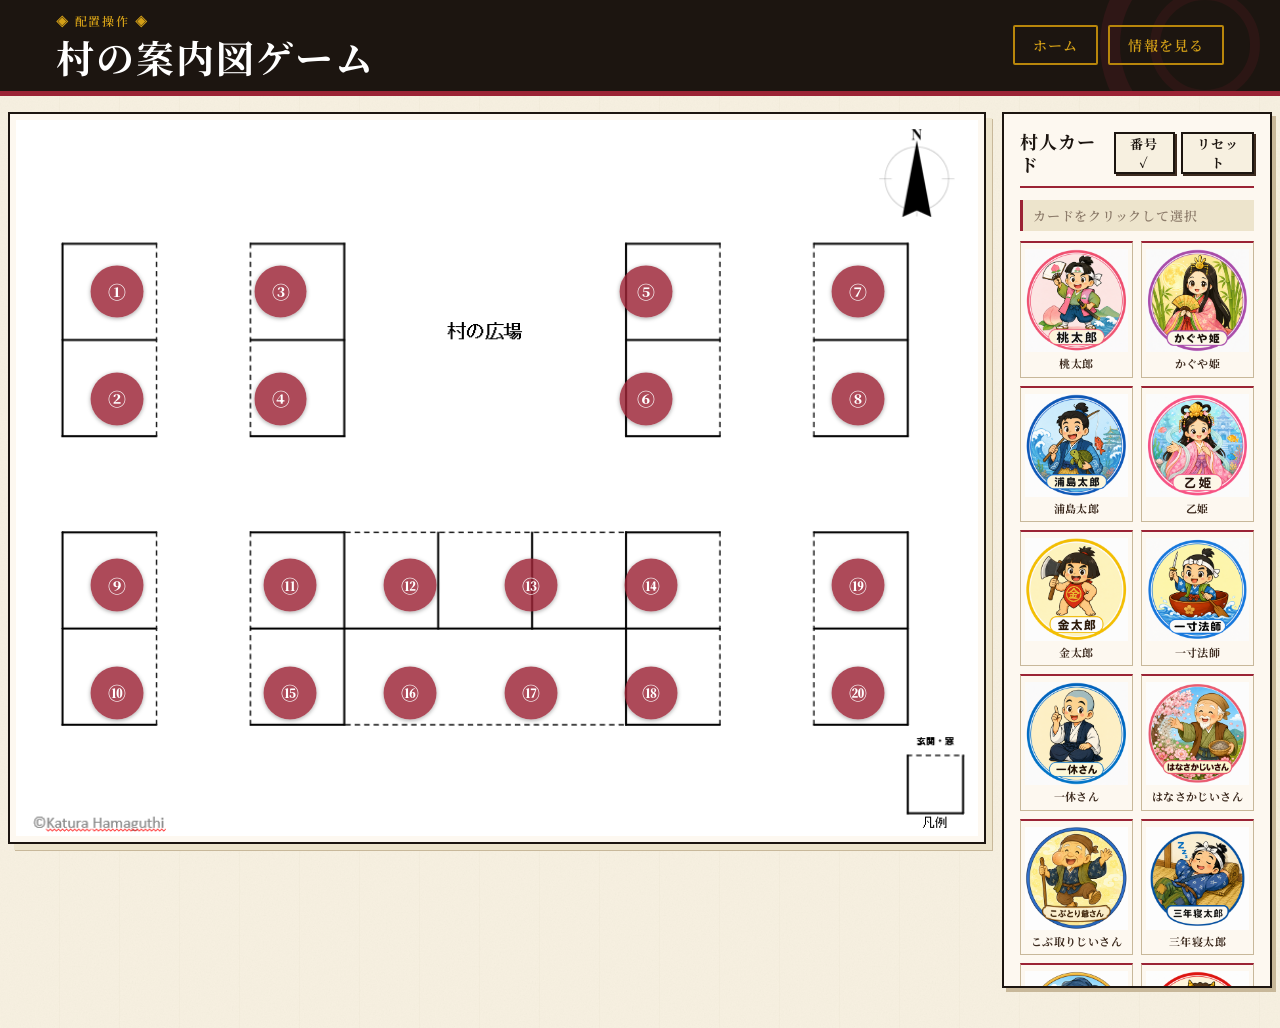
==== commit 68480141: "Add numbered positions ①～⑳ on the map board Co-Authored-By: Claude Sonnet 4.6 <noreply@anthropic.com" ====
--- a/board.html
+++ b/board.html
@@ -23,6 +23,7 @@
     <section class="board-stage" aria-label="地図">
       <div class="map-board" id="mapBoard">
         <img src="daisi.png" alt="村の白地図" id="mapImg">
+        <div class="number-layer" id="numberLayer"></div>
         <div class="token-layer" id="tokenLayer"></div>
       </div>
     </section>
@@ -31,7 +32,10 @@
     <aside class="shop-tray" aria-label="村人カード">
       <div class="tray-header">
         <h2>村人カード</h2>
-        <button class="tray-btn" id="resetBtn" type="button">リセット</button>
+        <div style="display:flex;gap:6px;">
+          <button class="tray-btn" id="toggleNumBtn" type="button">番号 ✓</button>
+          <button class="tray-btn" id="resetBtn" type="button">リセット</button>
+        </div>
       </div>
       <div class="selected-status" id="selectedStatus">カードをクリックして選択</div>
       <div class="card-palette" id="cardPalette"></div>
@@ -49,10 +53,13 @@
   <script>
     const mapBoard       = document.getElementById("mapBoard");
     const tokenLayer     = document.getElementById("tokenLayer");
+    const numberLayer    = document.getElementById("numberLayer");
     const cardPalette    = document.getElementById("cardPalette");
     const selectedStatus = document.getElementById("selectedStatus");
     const resetBtn       = document.getElementById("resetBtn");
+    const toggleNumBtn   = document.getElementById("toggleNumBtn");
     const STORAGE_KEY    = "muranoannaizu-board-v1";
+    let showNumbers = true;
 
     let positions  = JSON.parse(localStorage.getItem(STORAGE_KEY) || "{}");
     let selectedId = null;
@@ -167,6 +174,31 @@
       save(); setSelected(null); renderTokens(); renderPalette();
     });
 
+    /* ── Numbers ── */
+    function renderNumbers() {
+      numberLayer.innerHTML = "";
+      if (!showNumbers) return;
+      POSITIONS.forEach(p => {
+        const el = document.createElement("div");
+        el.className = "house-num";
+        el.style.left = p.x + "%";
+        el.style.top  = p.y + "%";
+        el.textContent = p.num <= 20
+          ? ["①","②","③","④","⑤","⑥","⑦","⑧","⑨","⑩",
+             "⑪","⑫","⑬","⑭","⑮","⑯","⑰","⑱","⑲","⑳"][p.num - 1]
+          : p.num;
+        numberLayer.appendChild(el);
+      });
+    }
+
+    toggleNumBtn.addEventListener("click", () => {
+      showNumbers = !showNumbers;
+      toggleNumBtn.textContent = showNumbers ? "番号 ✓" : "番号";
+      toggleNumBtn.style.opacity = showNumbers ? "1" : "0.5";
+      renderNumbers();
+    });
+
+    renderNumbers();
     renderTokens();
     renderPalette();
   </script>
--- a/styles.css
+++ b/styles.css
@@ -478,6 +478,31 @@
   pointer-events: none;
 }
 
+.number-layer {
+  position: absolute;
+  inset: 0;
+  pointer-events: none;
+}
+
+.house-num {
+  position: absolute;
+  transform: translate(-50%, -50%);
+  width: 5.5%;
+  aspect-ratio: 1;
+  display: grid;
+  place-items: center;
+  border-radius: 50%;
+  background: rgba(155, 35, 53, 0.82);
+  color: #fff;
+  font-size: clamp(9px, 1.4vw, 18px);
+  font-weight: 900;
+  font-family: 'Noto Serif JP', serif;
+  line-height: 1;
+  box-shadow: 0 1px 4px rgba(0,0,0,.35);
+  user-select: none;
+  letter-spacing: 0;
+}
+
 .token-layer {
   position: absolute;
   inset: 0;
